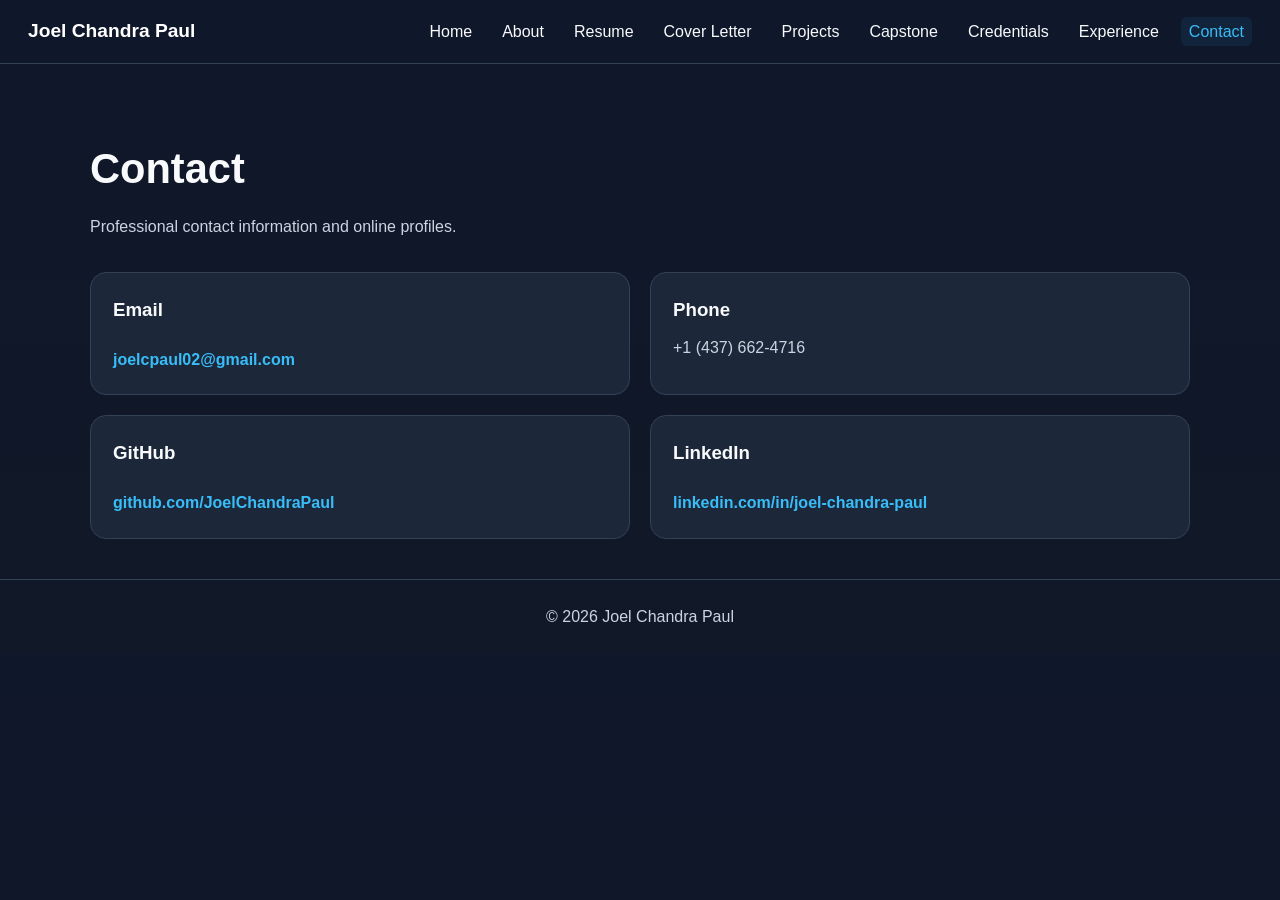
==== contact.html @ d7446b44 "Portfolio" ====
<!DOCTYPE html>
<html lang="en">
<head>
    <meta charset="UTF-8">
    <meta name="viewport" content="width=device-width, initial-scale=1.0">
    <title>Contact | Joel Chandra Paul</title>
    <link rel="stylesheet" href="css/style.css">
</head>
<body>
    <nav>
        <div class="logo">Joel Chandra Paul</div>
        <ul>
            <li><a href="index.html">Home</a></li>
            <li><a href="about.html">About</a></li>
            <li><a href="resume.html">Resume</a></li>
            <li><a href="coverletter.html">Cover Letter</a></li>
            <li><a href="projects.html">Projects</a></li>
            <li><a href="capstone.html">Capstone</a></li>
            <li><a href="credentials.html">Credentials</a></li>
            <li><a href="experience.html">Experience</a></li>
            <li><a href="contact.html" class="active">Contact</a></li>
        </ul>
    </nav>

    <main class="container">
        <section class="page-header">
            <h1>Contact</h1>
            <p>Professional contact information and online profiles.</p>
        </section>

        <section class="grid-2">
            <div class="card">
                <h3>Email</h3>
                <p><a href="https://mail.google.com/mail/?view=cm&fs=1&to=joelcpaul02@gmail.com" target="_blank">joelcpaul02@gmail.com</a></p>
            </div>
            <div class="card">
                <h3>Phone</h3>
                <p>+1 (437) 662-4716</p>
            </div>
            <div class="card">
                <h3>GitHub</h3>
                <p><a href="https://github.com/JoelChandraPaul" >github.com/JoelChandraPaul</a></p>
            </div>
            <div class="card">
                <h3>LinkedIn</h3>
                <p><a href="https://www.linkedin.com/in/joel-chandra-paul/" >linkedin.com/in/joel-chandra-paul</a></p>
            </div>
        </section>
    </main>

    <footer class="footer">
        <p>© 2026 Joel Chandra Paul</p>
    </footer>
</body>
</html>
---- css/style.css ----
* {
    margin: 0;
    padding: 0;
    box-sizing: border-box;
}

:root {
    --bg: #0f172a;
    --bg-2: #111827;
    --card: #1e293b;
    --text: #f8fafc;
    --muted: #cbd5e1;
    --accent: #38bdf8;
    --border: #334155;
}

html {
    scroll-behavior: smooth;
}

body {
    font-family: Arial, sans-serif;
    background: linear-gradient(180deg, var(--bg), var(--bg-2));
    color: var(--text);
    line-height: 1.6;
}

a {
    color: var(--accent);
    text-decoration: none;
}

a:hover {
    opacity: 0.9;
}

nav {
    position: sticky;
    top: 0;
    z-index: 1000;
    background: rgba(15, 23, 42, 0.96);
    border-bottom: 1px solid var(--border);
    padding: 16px 28px;
    display: flex;
    justify-content: space-between;
    align-items: center;
    gap: 16px;
    flex-wrap: wrap;
}

.logo {
    font-size: 1.2rem;
    font-weight: bold;
    color: white;
}

nav ul {
    list-style: none;
    display: flex;
    flex-wrap: wrap;
    gap: 14px;
}

nav a {
    color: var(--text);
    padding: 6px 8px;
    border-radius: 6px;
}

nav a.active,
nav a:hover {
    color: var(--accent);
    background: rgba(56, 189, 248, 0.08);
}

.container {
    width: min(1100px, 92%);
    margin: 0 auto;
}

.hero,
.page-header {
    padding: 72px 0 32px;
}

.hero h1,
.page-header h1 {
    font-size: 2.6rem;
    margin-bottom: 12px;
}

.hero h2 {
    font-size: 1.3rem;
    color: var(--muted);
    font-weight: normal;
    margin-bottom: 16px;
}

.hero p,
.page-header p,
.section-subtitle,
.card p,
.content-block p,
.content-block li {
    color: var(--muted);
}

.section {
    padding: 48px 0;
}

.section-title {
    font-size: 2rem;
    margin-bottom: 10px;
}

.section-subtitle {
    margin-bottom: 24px;
    max-width: 850px;
}

.btn-group,
.document-links {
    display: flex;
    flex-wrap: wrap;
    gap: 12px;
    margin-top: 18px;
}

.btn,
.document-links a {
    display: inline-block;
    padding: 11px 16px;
    border-radius: 10px;
    font-weight: bold;
    border: 1px solid var(--border);
}

.btn {
    background: var(--accent);
    color: #00131f;
    border: none;
}

.btn-outline {
    background: transparent;
    color: var(--text);
    border: 1px solid var(--border);
}

.grid-2,
.grid-3 {
    display: grid;
    gap: 20px;
}

.grid-2 {
    grid-template-columns: repeat(2, minmax(0, 1fr));
}

.grid-3 {
    grid-template-columns: repeat(3, minmax(0, 1fr));
}

.card {
    background: rgba(30, 41, 59, 0.92);
    border: 1px solid var(--border);
    padding: 22px;
    border-radius: 16px;
}

.card h3 {
    margin-bottom: 10px;
}

.content-block {
    margin-bottom: 28px;
}

.content-block h2 {
    margin-bottom: 10px;
    font-size: 1.5rem;
}

.content-block h3 {
    margin: 16px 0 8px;
    font-size: 1.1rem;
}

.content-block ul {
    padding-left: 20px;
}

.resume-frame {
    width: 100%;
    min-height: 720px;
    border: 1px solid var(--border);
    border-radius: 12px;
    background: white;
    margin-top: 20px;
}

.footer {
    padding: 24px 0;
    text-align: center;
    border-top: 1px solid var(--border);
    color: var(--muted);
    margin-top: 40px;
}

@media (max-width: 900px) {
    .grid-2,
    .grid-3 {
        grid-template-columns: 1fr;
    }

    .hero h1,
    .page-header h1 {
        font-size: 2rem;
    }
}
.hero-box {
    background: rgba(30, 41, 59, 0.92);
    border: 1px solid var(--border);
    padding: 32px;
    border-radius: 18px;
}

.hero-tag {
    color: var(--accent);
    font-weight: bold;
    text-transform: uppercase;
    letter-spacing: 1px;
    margin-bottom: 10px;
}

.hero-description {
    max-width: 850px;
}

.card a {
    display: inline-block;
    margin-top: 12px;
    font-weight: bold;
}
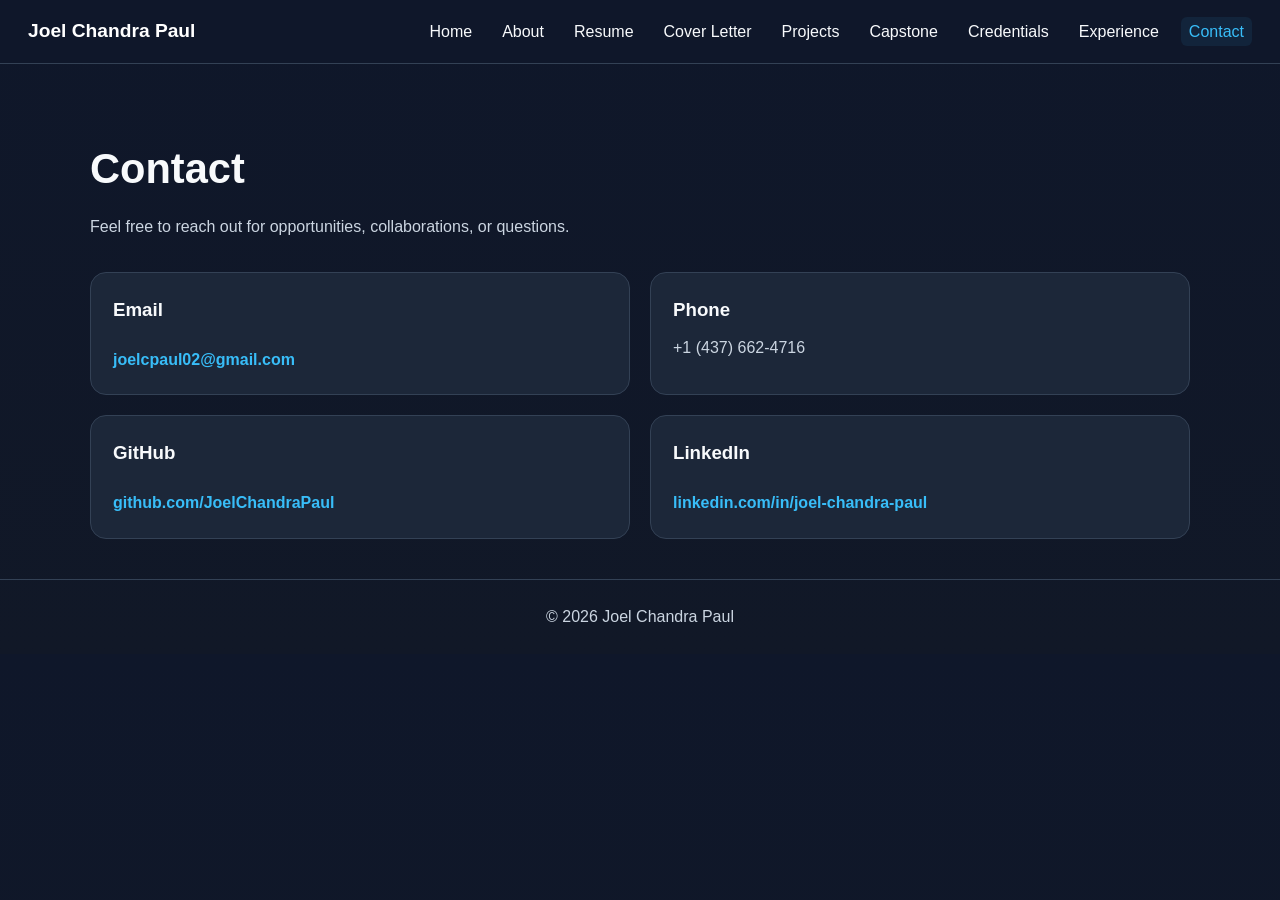
==== commit 4b71038b: "Minor fix" ====
--- a/contact.html
+++ b/contact.html
@@ -25,7 +25,7 @@
     <main class="container">
         <section class="page-header">
             <h1>Contact</h1>
-            <p>Professional contact information and online profiles.</p>
+            <p>Feel free to reach out for opportunities, collaborations, or questions.</p>
         </section>
 
         <section class="grid-2">
